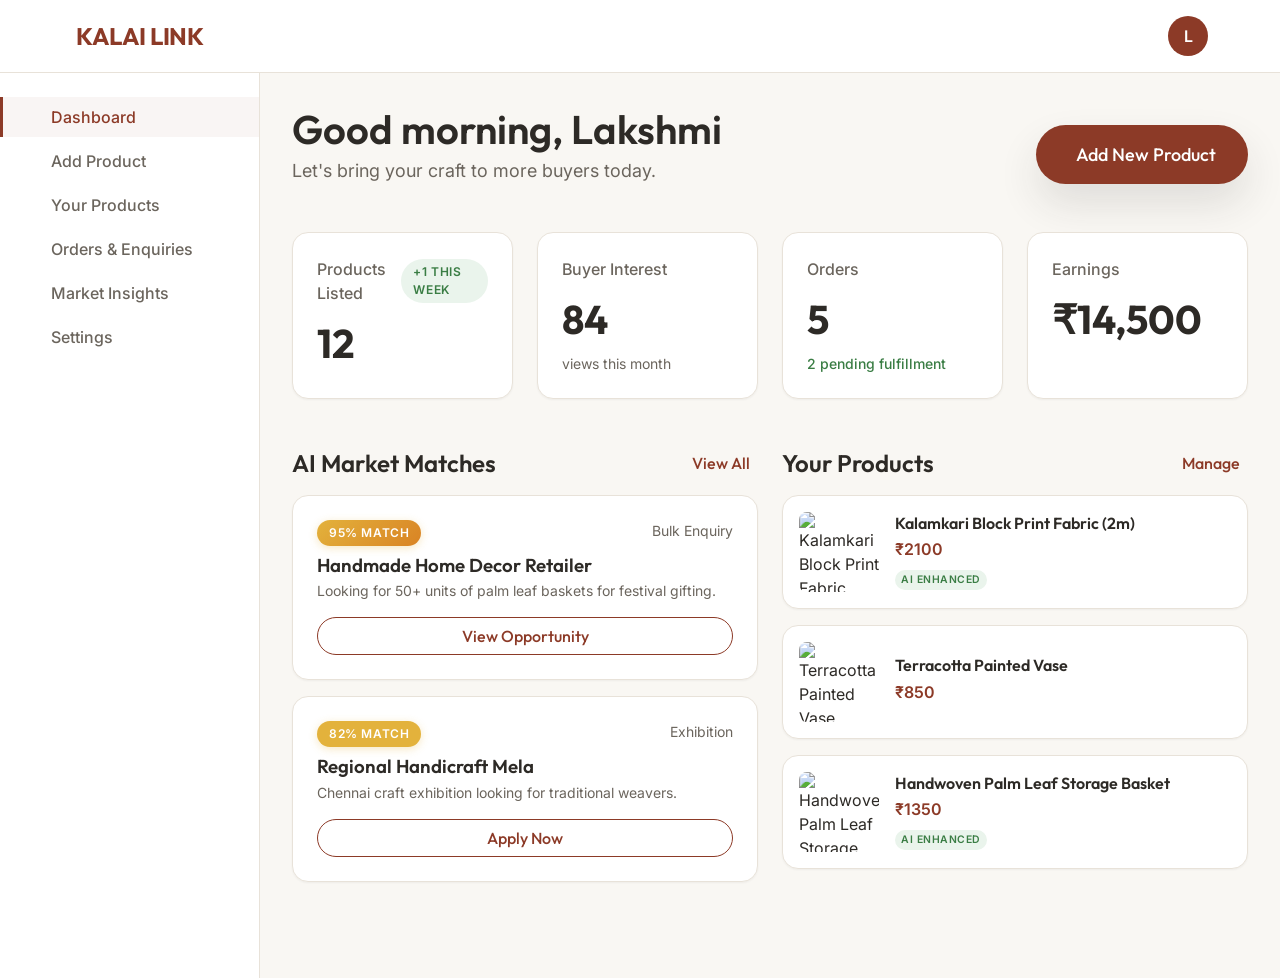
==== artisan-dashboard.html @ ba61b5c3 "First Version" ====
<!DOCTYPE html>
<html lang="en">
<head>
    <meta charset="UTF-8">
    <meta name="viewport" content="width=device-width, initial-scale=1.0">
    <title>Dashboard | KALAI LINK</title>
    
    <!-- CSS -->
    <link rel="stylesheet" href="css/variables.css">
    <link rel="stylesheet" href="css/base.css">
    <link rel="stylesheet" href="css/components.css">
    <link rel="stylesheet" href="css/layout.css">
    <link rel="stylesheet" href="css/animations.css">
    <link rel="stylesheet" href="css/pages.css">
    
    <!-- Icons -->
    <script src="https://unpkg.com/lucide@latest"></script>
</head>
<body class="page-transition">

    <!-- Header -->
    <header class="header">
        <div class="container header-container">
            <a href="index.html" class="logo">
                <i data-lucide="flower-2" class="logo-icon"></i>
                KALAI LINK
            </a>
            
            <div style="display: flex; align-items: center; gap: var(--spacing-md);">
                <div class="badge badge-neutral hidden md-flex" style="display: flex; align-items: center; gap: 4px;">
                    <i data-lucide="globe" style="width: 14px; height: 14px;"></i>
                    English / தமிழ்
                </div>
                <button class="btn-icon">
                    <i data-lucide="bell"></i>
                </button>
                <div style="width: 40px; height: 40px; border-radius: 50%; background-color: var(--color-primary); color: white; display: flex; align-items: center; justify-content: center; font-weight: 600;">
                    <span id="headerInitial">L</span>
                </div>
            </div>
        </div>
    </header>

    <div class="dashboard-layout">
        <!-- Sidebar for Desktop -->
        <aside class="sidebar">
            <nav class="sidebar-nav">
                <a href="artisan-dashboard.html" class="sidebar-item active">
                    <i data-lucide="layout-dashboard"></i>
                    Dashboard
                </a>
                <a href="add-product.html" class="sidebar-item">
                    <i data-lucide="plus-circle"></i>
                    Add Product
                </a>
                <a href="#" class="sidebar-item">
                    <i data-lucide="package"></i>
                    Your Products
                </a>
                <a href="#" class="sidebar-item">
                    <i data-lucide="shopping-bag"></i>
                    Orders & Enquiries
                </a>
                <a href="#" class="sidebar-item">
                    <i data-lucide="bar-chart-2"></i>
                    Market Insights
                </a>
                <a href="#" class="sidebar-item">
                    <i data-lucide="settings"></i>
                    Settings
                </a>
            </nav>
        </aside>

        <!-- Main Content -->
        <main class="main-content container">
            <div class="animate-slide-up">
                <!-- Welcome Section -->
                <div style="display: flex; flex-wrap: wrap; justify-content: space-between; align-items: flex-end; margin-bottom: var(--spacing-2xl); gap: var(--spacing-md);">
                    <div>
                        <h1 style="font-size: 2.5rem; margin-bottom: var(--spacing-xs);">Good morning, <span id="artisanNameDisplay">Lakshmi</span></h1>
                        <p class="text-muted" style="font-size: 1.125rem;">Let's bring your craft to more buyers today.</p>
                    </div>
                    <div>
                        <a href="add-product.html" class="btn btn-primary btn-lg" style="box-shadow: var(--shadow-floating);">
                            <i data-lucide="plus"></i>
                            Add New Product
                        </a>
                    </div>
                </div>

                <!-- Dashboard Metrics -->
                <div class="grid-4 delay-100 animate-slide-up" style="margin-bottom: var(--spacing-2xl);">
                    <div class="card">
                        <div class="card-body">
                            <div style="display: flex; justify-content: space-between; align-items: center; margin-bottom: var(--spacing-sm);">
                                <div class="text-muted" style="font-weight: 500;">Products Listed</div>
                                <div class="badge badge-success">+1 this week</div>
                            </div>
                            <div style="font-size: 2.5rem; font-weight: 700; font-family: var(--font-heading);">12</div>
                        </div>
                    </div>
                    
                    <div class="card">
                        <div class="card-body">
                            <div style="display: flex; justify-content: space-between; align-items: center; margin-bottom: var(--spacing-sm);">
                                <div class="text-muted" style="font-weight: 500;">Buyer Interest</div>
                                <i data-lucide="eye" style="color: var(--color-primary);"></i>
                            </div>
                            <div style="font-size: 2.5rem; font-weight: 700; font-family: var(--font-heading);">84</div>
                            <div style="font-size: 0.875rem; color: var(--color-text-muted); margin-top: 4px;">views this month</div>
                        </div>
                    </div>

                    <div class="card">
                        <div class="card-body">
                            <div style="display: flex; justify-content: space-between; align-items: center; margin-bottom: var(--spacing-sm);">
                                <div class="text-muted" style="font-weight: 500;">Orders</div>
                                <i data-lucide="shopping-cart" style="color: var(--color-primary);"></i>
                            </div>
                            <div style="font-size: 2.5rem; font-weight: 700; font-family: var(--font-heading);">5</div>
                            <div style="font-size: 0.875rem; color: var(--color-success); font-weight: 500; margin-top: 4px;">2 pending fulfillment</div>
                        </div>
                    </div>

                    <div class="card">
                        <div class="card-body">
                            <div style="display: flex; justify-content: space-between; align-items: center; margin-bottom: var(--spacing-sm);">
                                <div class="text-muted" style="font-weight: 500;">Earnings</div>
                                <i data-lucide="indian-rupee" style="color: var(--color-success);"></i>
                            </div>
                            <div style="font-size: 2.5rem; font-weight: 700; font-family: var(--font-heading);">₹14,500</div>
                        </div>
                    </div>
                </div>

                <!-- AI Market Opportunities & Recent Products -->
                <div class="grid-2 delay-200 animate-slide-up">
                    
                    <!-- Market Opportunities -->
                    <div>
                        <div style="display: flex; justify-content: space-between; align-items: center; margin-bottom: var(--spacing-md);">
                            <h2 style="font-size: 1.5rem;">AI Market Matches</h2>
                            <a href="#" class="btn btn-text">View All</a>
                        </div>
                        
                        <div class="card mb-4" style="margin-bottom: var(--spacing-md);">
                            <div class="card-body">
                                <div style="display: flex; justify-content: space-between; align-items: flex-start; margin-bottom: var(--spacing-sm);">
                                    <div class="badge badge-ai">95% Match</div>
                                    <span class="text-muted" style="font-size: 0.875rem;">Bulk Enquiry</span>
                                </div>
                                <h3 style="margin-bottom: var(--spacing-xs);">Handmade Home Decor Retailer</h3>
                                <p class="text-muted" style="font-size: 0.875rem; margin-bottom: var(--spacing-md);">Looking for 50+ units of palm leaf baskets for festival gifting.</p>
                                <button class="btn btn-outline" style="width: 100%;">View Opportunity</button>
                            </div>
                        </div>

                        <div class="card">
                            <div class="card-body">
                                <div style="display: flex; justify-content: space-between; align-items: flex-start; margin-bottom: var(--spacing-sm);">
                                    <div class="badge badge-ai" style="background: var(--color-secondary);">82% Match</div>
                                    <span class="text-muted" style="font-size: 0.875rem;">Exhibition</span>
                                </div>
                                <h3 style="margin-bottom: var(--spacing-xs);">Regional Handicraft Mela</h3>
                                <p class="text-muted" style="font-size: 0.875rem; margin-bottom: var(--spacing-md);">Chennai craft exhibition looking for traditional weavers.</p>
                                <button class="btn btn-outline" style="width: 100%;">Apply Now</button>
                            </div>
                        </div>
                    </div>

                    <!-- Recent Products -->
                    <div>
                        <div style="display: flex; justify-content: space-between; align-items: center; margin-bottom: var(--spacing-md);">
                            <h2 style="font-size: 1.5rem;">Your Products</h2>
                            <a href="#" class="btn btn-text">Manage</a>
                        </div>
                        
                        <div id="dashboardProductList" style="display: flex; flex-direction: column; gap: var(--spacing-md);">
                            <!-- Populated by JS -->
                        </div>
                    </div>
                </div>

            </div>
        </main>
    </div>

    <!-- Bottom Navigation for Mobile -->
    <nav class="bottom-nav">
        <a href="artisan-dashboard.html" class="bottom-nav-item active">
            <i data-lucide="layout-dashboard" class="bottom-nav-icon"></i>
            <span>Home</span>
        </a>
        <a href="#" class="bottom-nav-item">
            <i data-lucide="package" class="bottom-nav-icon"></i>
            <span>Products</span>
        </a>
        <a href="add-product.html" class="bottom-nav-item">
            <div style="background-color: var(--color-primary); color: white; padding: 12px; border-radius: 50%; transform: translateY(-20px); box-shadow: 0 4px 10px rgba(140, 58, 39, 0.4);">
                <i data-lucide="plus" class="bottom-nav-icon"></i>
            </div>
            <span style="transform: translateY(-10px);">Add</span>
        </a>
        <a href="#" class="bottom-nav-item">
            <i data-lucide="shopping-bag" class="bottom-nav-icon"></i>
            <span>Orders</span>
        </a>
        <a href="#" class="bottom-nav-item">
            <i data-lucide="user" class="bottom-nav-icon"></i>
            <span>Profile</span>
        </a>
    </nav>

    <!-- JS -->
    <script src="js/app.js"></script>
    <script src="js/navigation.js"></script>
    <script src="js/dashboard.js"></script>
</body>
</html>
---- css/variables.css ----
:root {
  /* Colors - Earthy, Warm, Premium */
  --color-primary: #8C3A27;      /* Terracotta / Rust */
  --color-primary-hover: #A64630;
  --color-secondary: #E3B23C;    /* Mustard / Gold */
  --color-accent: #2E5C55;       /* Deep Forest Green */
  
  --color-background: #F9F7F3;   /* Warm off-white */
  --color-surface: #FFFFFF;      /* Pure white for cards */
  --color-surface-hover: #F2EFEB;
  
  --color-text-main: #2D2A26;    /* Soft black */
  --color-text-muted: #6B655D;   /* Dark warm gray */
  --color-text-light: #9B948B;
  --color-text-inverse: #FFFFFF;

  --color-border: #E8E2D9;
  --color-border-light: #F2EFEB;
  
  --color-success: #3A7D44;
  --color-success-bg: #EAF4EC;
  --color-warning: #D98324;
  --color-warning-bg: #FDF3E7;
  --color-error: #D34343;
  --color-error-bg: #FBEAEA;

  /* Typography */
  --font-heading: 'Outfit', sans-serif;
  --font-body: 'Inter', sans-serif;

  /* Spacing */
  --spacing-xs: 0.25rem;  /* 4px */
  --spacing-sm: 0.5rem;   /* 8px */
  --spacing-md: 1rem;     /* 16px */
  --spacing-lg: 1.5rem;   /* 24px */
  --spacing-xl: 2rem;     /* 32px */
  --spacing-2xl: 3rem;    /* 48px */
  --spacing-3xl: 4rem;    /* 64px */
  --spacing-4xl: 6rem;    /* 96px */

  /* Shadows - Soft and elegant */
  --shadow-sm: 0 1px 2px rgba(45, 42, 38, 0.05);
  --shadow-md: 0 4px 12px rgba(45, 42, 38, 0.05), 0 2px 4px rgba(45, 42, 38, 0.03);
  --shadow-lg: 0 12px 24px rgba(45, 42, 38, 0.08), 0 4px 8px rgba(45, 42, 38, 0.04);
  --shadow-floating: 0 20px 40px rgba(45, 42, 38, 0.12);

  /* Border Radius */
  --radius-sm: 4px;
  --radius-md: 8px;
  --radius-lg: 16px;
  --radius-xl: 24px;
  --radius-full: 9999px;

  /* Transitions */
  --transition-fast: 0.15s ease-in-out;
  --transition-normal: 0.3s ease-in-out;
  --transition-slow: 0.5s cubic-bezier(0.4, 0, 0.2, 1);
}
---- css/base.css ----
/* Import Fonts */
@import url('https://fonts.googleapis.com/css2?family=Inter:wght@400;500;600&family=Outfit:wght@400;500;600;700&display=swap');

/* CSS Reset */
*, *::before, *::after {
  box-sizing: border-box;
  margin: 0;
  padding: 0;
}

html {
  font-size: 16px;
  scroll-behavior: smooth;
  -webkit-font-smoothing: antialiased;
  -moz-osx-font-smoothing: grayscale;
}

body {
  font-family: var(--font-body);
  background-color: var(--color-background);
  color: var(--color-text-main);
  line-height: 1.5;
  min-height: 100vh;
  display: flex;
  flex-direction: column;
}

h1, h2, h3, h4, h5, h6 {
  font-family: var(--font-heading);
  font-weight: 600;
  line-height: 1.2;
  color: var(--color-text-main);
}

a {
  color: inherit;
  text-decoration: none;
  transition: color var(--transition-fast);
}

img, picture, video, canvas, svg {
  display: block;
  max-width: 100%;
  height: auto;
}

button, input, select, textarea {
  font-family: inherit;
  font-size: 1rem;
  border: none;
  background: none;
}

button {
  cursor: pointer;
}

ul, ol {
  list-style: none;
}

/* Utilities */
.text-center { text-align: center; }
.text-muted { color: var(--color-text-muted); }
.text-primary { color: var(--color-primary); }
.font-medium { font-weight: 500; }
.font-semibold { font-weight: 600; }

.hidden { display: none !important; }

/* SR Only class for accessibility */
.sr-only {
  position: absolute;
  width: 1px;
  height: 1px;
  padding: 0;
  margin: -1px;
  overflow: hidden;
  clip: rect(0, 0, 0, 0);
  white-space: nowrap;
  border-width: 0;
}

/* Fade in animation for page loads */
@keyframes fadeIn {
  from { opacity: 0; transform: translateY(10px); }
  to { opacity: 1; transform: translateY(0); }
}

.page-transition {
  animation: fadeIn var(--transition-normal) forwards;
}
---- css/components.css ----
/* Buttons */
.btn {
  display: inline-flex;
  align-items: center;
  justify-content: center;
  gap: var(--spacing-sm);
  padding: var(--spacing-sm) var(--spacing-lg);
  border-radius: var(--radius-full);
  font-family: var(--font-heading);
  font-weight: 500;
  font-size: 1rem;
  transition: all var(--transition-fast);
  cursor: pointer;
  text-decoration: none;
}

.btn:disabled {
  opacity: 0.6;
  cursor: not-allowed;
}

.btn-primary {
  background-color: var(--color-primary);
  color: var(--color-text-inverse);
  box-shadow: var(--shadow-md);
}

.btn-primary:hover:not(:disabled) {
  background-color: var(--color-primary-hover);
  transform: translateY(-2px);
  box-shadow: var(--shadow-lg);
}

.btn-primary:active:not(:disabled) {
  transform: translateY(0);
}

.btn-secondary {
  background-color: var(--color-surface);
  color: var(--color-text-main);
  border: 1px solid var(--color-border);
}

.btn-secondary:hover:not(:disabled) {
  border-color: var(--color-text-main);
  background-color: var(--color-surface-hover);
}

.btn-outline {
  background-color: transparent;
  color: var(--color-primary);
  border: 1px solid var(--color-primary);
}

.btn-outline:hover:not(:disabled) {
  background-color: var(--color-primary);
  color: var(--color-text-inverse);
}

.btn-text {
  padding: var(--spacing-xs) var(--spacing-sm);
  color: var(--color-primary);
}

.btn-text:hover:not(:disabled) {
  background-color: rgba(140, 58, 39, 0.05); /* Primary with opacity */
  border-radius: var(--radius-md);
}

.btn-lg {
  padding: var(--spacing-md) var(--spacing-xl);
  font-size: 1.125rem;
}

.btn-icon {
  width: 40px;
  height: 40px;
  padding: 0;
  border-radius: var(--radius-full);
  display: flex;
  align-items: center;
  justify-content: center;
}

/* Voice Button - Special Treatment */
.btn-voice {
  background-color: var(--color-accent);
  color: white;
  border-radius: var(--radius-full);
  box-shadow: 0 4px 15px rgba(46, 92, 85, 0.3);
  padding: var(--spacing-sm) var(--spacing-lg);
  font-weight: 500;
  display: inline-flex;
  align-items: center;
  gap: var(--spacing-sm);
  transition: all var(--transition-normal);
}

.btn-voice:hover {
  transform: scale(1.05);
  box-shadow: 0 6px 20px rgba(46, 92, 85, 0.4);
}

.btn-voice.recording {
  background-color: var(--color-error);
  animation: pulse 2s infinite;
}

@keyframes pulse {
  0% { box-shadow: 0 0 0 0 rgba(211, 67, 67, 0.4); }
  70% { box-shadow: 0 0 0 15px rgba(211, 67, 67, 0); }
  100% { box-shadow: 0 0 0 0 rgba(211, 67, 67, 0); }
}

/* Cards */
.card {
  background-color: var(--color-surface);
  border-radius: var(--radius-lg);
  box-shadow: var(--shadow-sm);
  border: 1px solid var(--color-border);
  overflow: hidden;
  transition: all var(--transition-normal);
}

.card-hover:hover {
  transform: translateY(-4px);
  box-shadow: var(--shadow-lg);
}

.card-body {
  padding: var(--spacing-lg);
}

/* Inputs & Forms */
.form-group {
  margin-bottom: var(--spacing-lg);
  display: flex;
  flex-direction: column;
  gap: var(--spacing-xs);
}

.form-label {
  font-weight: 500;
  color: var(--color-text-main);
  font-size: 0.875rem;
}

.form-control {
  width: 100%;
  padding: var(--spacing-sm) var(--spacing-md);
  border: 1px solid var(--color-border);
  border-radius: var(--radius-md);
  background-color: var(--color-surface);
  color: var(--color-text-main);
  transition: border-color var(--transition-fast), box-shadow var(--transition-fast);
}

.form-control:focus {
  outline: none;
  border-color: var(--color-primary);
  box-shadow: 0 0 0 3px rgba(140, 58, 39, 0.1);
}

.form-control::placeholder {
  color: var(--color-text-light);
}

textarea.form-control {
  resize: vertical;
  min-height: 100px;
}

/* Badges */
.badge {
  display: inline-flex;
  align-items: center;
  padding: 0.25rem 0.75rem;
  border-radius: var(--radius-full);
  font-size: 0.75rem;
  font-weight: 600;
  text-transform: uppercase;
  letter-spacing: 0.05em;
}

.badge-ai {
  background: linear-gradient(135deg, var(--color-secondary), #D98324);
  color: white;
  box-shadow: 0 2px 8px rgba(227, 178, 60, 0.3);
}

.badge-success {
  background-color: var(--color-success-bg);
  color: var(--color-success);
}

.badge-neutral {
  background-color: var(--color-surface-hover);
  color: var(--color-text-muted);
}

/* Loading Spinner */
.spinner {
  width: 24px;
  height: 24px;
  border: 3px solid rgba(140, 58, 39, 0.2);
  border-top-color: var(--color-primary);
  border-radius: 50%;
  animation: spin 1s linear infinite;
}

@keyframes spin {
  to { transform: rotate(360deg); }
}

/* Modal */
.modal-overlay {
  position: fixed;
  top: 0;
  left: 0;
  right: 0;
  bottom: 0;
  background-color: rgba(45, 42, 38, 0.6);
  backdrop-filter: blur(4px);
  display: flex;
  align-items: center;
  justify-content: center;
  z-index: 1000;
  opacity: 0;
  pointer-events: none;
  transition: opacity var(--transition-normal);
}

.modal-overlay.active {
  opacity: 1;
  pointer-events: auto;
}

.modal {
  background-color: var(--color-surface);
  border-radius: var(--radius-xl);
  width: 90%;
  max-width: 500px;
  max-height: 90vh;
  overflow-y: auto;
  box-shadow: var(--shadow-floating);
  transform: scale(0.95) translateY(20px);
  transition: all var(--transition-normal);
  display: flex;
  flex-direction: column;
}

.modal-overlay.active .modal {
  transform: scale(1) translateY(0);
}

.modal-header {
  padding: var(--spacing-lg);
  border-bottom: 1px solid var(--color-border);
  display: flex;
  justify-content: space-between;
  align-items: center;
}

.modal-body {
  padding: var(--spacing-lg);
}

.modal-footer {
  padding: var(--spacing-lg);
  border-top: 1px solid var(--color-border);
  display: flex;
  justify-content: flex-end;
  gap: var(--spacing-sm);
}

/* Toast */
.toast-container {
  position: fixed;
  bottom: var(--spacing-lg);
  right: var(--spacing-lg);
  z-index: 1100;
  display: flex;
  flex-direction: column;
  gap: var(--spacing-sm);
}

.toast {
  background-color: var(--color-surface);
  color: var(--color-text-main);
  padding: var(--spacing-md) var(--spacing-lg);
  border-radius: var(--radius-md);
  box-shadow: var(--shadow-floating);
  border-left: 4px solid var(--color-primary);
  display: flex;
  align-items: center;
  gap: var(--spacing-sm);
  transform: translateX(120%);
  transition: transform var(--transition-normal);
}

.toast.show {
  transform: translateX(0);
}

.toast.success { border-left-color: var(--color-success); }
.toast.error { border-left-color: var(--color-error); }
---- css/layout.css ----
/* Main Layout Container */
.container {
  width: 100%;
  max-width: 1200px;
  margin: 0 auto;
  padding: 0 var(--spacing-md);
}

@media (min-width: 768px) {
  .container {
    padding: 0 var(--spacing-xl);
  }
}

/* Header */
.header {
  background-color: var(--color-surface);
  border-bottom: 1px solid var(--color-border);
  position: sticky;
  top: 0;
  z-index: 100;
}

.header-container {
  display: flex;
  align-items: center;
  justify-content: space-between;
  height: 72px;
}

.logo {
  font-family: var(--font-heading);
  font-size: 1.5rem;
  font-weight: 700;
  color: var(--color-primary);
  letter-spacing: -0.02em;
  display: flex;
  align-items: center;
  gap: var(--spacing-xs);
}

.logo-icon {
  color: var(--color-secondary);
}

.nav-links {
  display: none;
}

@media (min-width: 768px) {
  .nav-links {
    display: flex;
    gap: var(--spacing-lg);
    align-items: center;
  }
}

.nav-item {
  color: var(--color-text-muted);
  font-weight: 500;
}

.nav-item:hover, .nav-item.active {
  color: var(--color-primary);
}

/* Mobile Menu Toggle */
.mobile-toggle {
  display: flex;
  flex-direction: column;
  gap: 5px;
  background: none;
  border: none;
  padding: var(--spacing-xs);
  cursor: pointer;
}

@media (min-width: 768px) {
  .mobile-toggle {
    display: none;
  }
}

.mobile-toggle span {
  display: block;
  width: 24px;
  height: 2px;
  background-color: var(--color-text-main);
  transition: var(--transition-fast);
}

/* Dashboard Layout */
.dashboard-layout {
  display: flex;
  flex-direction: column;
  min-height: calc(100vh - 72px);
}

@media (min-width: 1024px) {
  .dashboard-layout {
    flex-direction: row;
  }
}

.sidebar {
  background-color: var(--color-surface);
  border-right: 1px solid var(--color-border);
  width: 100%;
  display: none;
}

@media (min-width: 1024px) {
  .sidebar {
    display: block;
    width: 260px;
    flex-shrink: 0;
    min-height: calc(100vh - 72px);
    position: sticky;
    top: 72px;
  }
}

.sidebar-nav {
  padding: var(--spacing-lg) 0;
  display: flex;
  flex-direction: column;
  gap: var(--spacing-xs);
}

.sidebar-item {
  display: flex;
  align-items: center;
  gap: var(--spacing-md);
  padding: var(--spacing-sm) var(--spacing-xl);
  color: var(--color-text-muted);
  font-weight: 500;
  border-left: 3px solid transparent;
}

.sidebar-item:hover {
  background-color: var(--color-surface-hover);
  color: var(--color-text-main);
}

.sidebar-item.active {
  color: var(--color-primary);
  border-left-color: var(--color-primary);
  background-color: rgba(140, 58, 39, 0.05);
}

.main-content {
  flex-grow: 1;
  padding: var(--spacing-lg) 0;
}

@media (min-width: 768px) {
  .main-content {
    padding: var(--spacing-xl) var(--spacing-xl) var(--spacing-4xl);
  }
}

/* Bottom Navigation (Mobile) */
.bottom-nav {
  position: fixed;
  bottom: 0;
  left: 0;
  right: 0;
  background-color: var(--color-surface);
  border-top: 1px solid var(--color-border);
  display: flex;
  justify-content: space-around;
  padding: var(--spacing-sm) 0 calc(var(--spacing-sm) + env(safe-area-inset-bottom));
  z-index: 100;
}

@media (min-width: 1024px) {
  .bottom-nav {
    display: none;
  }
}

.bottom-nav-item {
  display: flex;
  flex-direction: column;
  align-items: center;
  gap: 4px;
  color: var(--color-text-muted);
  font-size: 0.75rem;
  padding: var(--spacing-xs) var(--spacing-sm);
}

.bottom-nav-item.active {
  color: var(--color-primary);
}

.bottom-nav-icon {
  width: 24px;
  height: 24px;
}

/* Grid Layouts */
.grid-2 {
  display: grid;
  grid-template-columns: 1fr;
  gap: var(--spacing-lg);
}

@media (min-width: 768px) {
  .grid-2 {
    grid-template-columns: repeat(2, 1fr);
  }
}

.grid-3 {
  display: grid;
  grid-template-columns: 1fr;
  gap: var(--spacing-lg);
}

@media (min-width: 768px) {
  .grid-3 {
    grid-template-columns: repeat(2, 1fr);
  }
}

@media (min-width: 1024px) {
  .grid-3 {
    grid-template-columns: repeat(3, 1fr);
  }
}

.grid-4 {
  display: grid;
  grid-template-columns: 1fr;
  gap: var(--spacing-lg);
}

@media (min-width: 640px) {
  .grid-4 {
    grid-template-columns: repeat(2, 1fr);
  }
}

@media (min-width: 1024px) {
  .grid-4 {
    grid-template-columns: repeat(4, 1fr);
  }
}

/* Footer */
.footer {
  background-color: var(--color-surface);
  border-top: 1px solid var(--color-border);
  padding: var(--spacing-2xl) 0;
  margin-top: auto;
}
---- css/animations.css ----
/* Global Animations */
@keyframes slideUpFade {
  from {
    opacity: 0;
    transform: translateY(30px);
  }
  to {
    opacity: 1;
    transform: translateY(0);
  }
}

@keyframes slideRightFade {
  from {
    opacity: 0;
    transform: translateX(-30px);
  }
  to {
    opacity: 1;
    transform: translateX(0);
  }
}

@keyframes float {
  0% { transform: translateY(0px); }
  50% { transform: translateY(-10px); }
  100% { transform: translateY(0px); }
}

.animate-slide-up {
  animation: slideUpFade 0.6s cubic-bezier(0.16, 1, 0.3, 1) forwards;
  opacity: 0;
}

.animate-slide-right {
  animation: slideRightFade 0.6s cubic-bezier(0.16, 1, 0.3, 1) forwards;
  opacity: 0;
}

/* Stagger delays */
.delay-100 { animation-delay: 100ms; }
.delay-200 { animation-delay: 200ms; }
.delay-300 { animation-delay: 300ms; }
.delay-400 { animation-delay: 400ms; }
.delay-500 { animation-delay: 500ms; }

.float-animation {
  animation: float 6s ease-in-out infinite;
}

/* Skeleton Loading Animation */
@keyframes shimmer {
  0% { background-position: -1000px 0; }
  100% { background-position: 1000px 0; }
}

.skeleton {
  background: #f6f7f8;
  background-image: linear-gradient(
    to right,
    #f6f7f8 0%,
    #edeef1 20%,
    #f6f7f8 40%,
    #f6f7f8 100%
  );
  background-repeat: no-repeat;
  background-size: 1000px 100%;
  animation-duration: 1.5s;
  animation-fill-mode: forwards;
  animation-iteration-count: infinite;
  animation-name: shimmer;
  animation-timing-function: linear;
  border-radius: var(--radius-sm);
}

.skeleton-text {
  height: 1rem;
  margin-bottom: 0.5rem;
}
---- css/pages.css ----
/* Landing Page Specifics */
.hero-section {
  padding: var(--spacing-4xl) 0;
  min-height: calc(100vh - 72px);
  display: flex;
  align-items: center;
  position: relative;
  overflow: hidden;
}

.hero-bg-texture {
  position: absolute;
  top: 0;
  left: 0;
  right: 0;
  bottom: 0;
  background-image: url('data:image/svg+xml;utf8,<svg xmlns="http://www.w3.org/2000/svg" width="100" height="100" viewBox="0 0 100 100"><rect fill="%23f9f7f3" width="100" height="100"/><path d="M0 0l50 50L100 0v100L50 50 0 100V0z" fill="none" stroke="%23e8e2d9" stroke-width="0.5" opacity="0.5"/></svg>');
  background-size: 40px 40px;
  z-index: -1;
  opacity: 0.6;
}

.hero-content {
  max-width: 600px;
}

.hero-title {
  font-size: 3rem;
  font-weight: 700;
  color: var(--color-primary);
  margin-bottom: var(--spacing-sm);
  line-height: 1.1;
  letter-spacing: -0.02em;
}

@media (min-width: 768px) {
  .hero-title { font-size: 4.5rem; }
}

.hero-subtitle {
  font-size: 1.25rem;
  color: var(--color-text-muted);
  margin-bottom: var(--spacing-xl);
  max-width: 500px;
  line-height: 1.6;
}

.hero-actions {
  display: flex;
  flex-wrap: wrap;
  gap: var(--spacing-md);
  margin-bottom: var(--spacing-xl);
}

.hero-image-wrapper {
  position: relative;
  border-radius: var(--radius-xl);
  overflow: hidden;
  box-shadow: var(--shadow-floating);
  height: 400px;
  margin-top: var(--spacing-xl);
}

@media (min-width: 1024px) {
  .hero-image-wrapper {
    height: 600px;
    margin-top: 0;
  }
}

.hero-image {
  width: 100%;
  height: 100%;
  object-fit: cover;
}

.hero-badge {
  position: absolute;
  bottom: var(--spacing-lg);
  left: var(--spacing-lg);
  background: rgba(255, 255, 255, 0.9);
  backdrop-filter: blur(10px);
  padding: var(--spacing-md);
  border-radius: var(--radius-lg);
  box-shadow: var(--shadow-md);
  display: flex;
  align-items: center;
  gap: var(--spacing-sm);
}

/* Onboarding Flow */
.onboarding-container {
  max-width: 600px;
  margin: var(--spacing-4xl) auto;
  padding: var(--spacing-xl);
}

.step-indicator {
  display: flex;
  gap: var(--spacing-xs);
  margin-bottom: var(--spacing-xl);
}

.step-dot {
  flex: 1;
  height: 6px;
  border-radius: var(--radius-full);
  background-color: var(--color-border);
  transition: background-color var(--transition-normal);
}

.step-dot.active {
  background-color: var(--color-primary);
}

.onboarding-title {
  font-size: 2rem;
  margin-bottom: var(--spacing-sm);
}

.onboarding-subtitle {
  color: var(--color-text-muted);
  margin-bottom: var(--spacing-xl);
}

.voice-entry-card {
  background-color: var(--color-surface);
  border: 2px dashed var(--color-primary);
  border-radius: var(--radius-lg);
  padding: var(--spacing-xl);
  text-align: center;
  margin-bottom: var(--spacing-xl);
  cursor: pointer;
  transition: all var(--transition-fast);
}

.voice-entry-card:hover {
  background-color: rgba(140, 58, 39, 0.02);
  transform: translateY(-2px);
}

/* Feature Sections */
.feature-section {
  padding: var(--spacing-4xl) 0;
  background-color: var(--color-surface);
}

.feature-section:nth-child(even) {
  background-color: var(--color-background);
}

.feature-grid {
  display: grid;
  gap: var(--spacing-2xl);
  align-items: center;
}

@media (min-width: 1024px) {
  .feature-grid { grid-template-columns: 1fr 1fr; }
  .feature-grid.reverse .feature-content { order: 2; }
  .feature-grid.reverse .feature-visual { order: 1; }
}

.feature-icon {
  width: 48px;
  height: 48px;
  background-color: rgba(140, 58, 39, 0.1);
  color: var(--color-primary);
  border-radius: var(--radius-md);
  display: flex;
  align-items: center;
  justify-content: center;
  margin-bottom: var(--spacing-md);
}
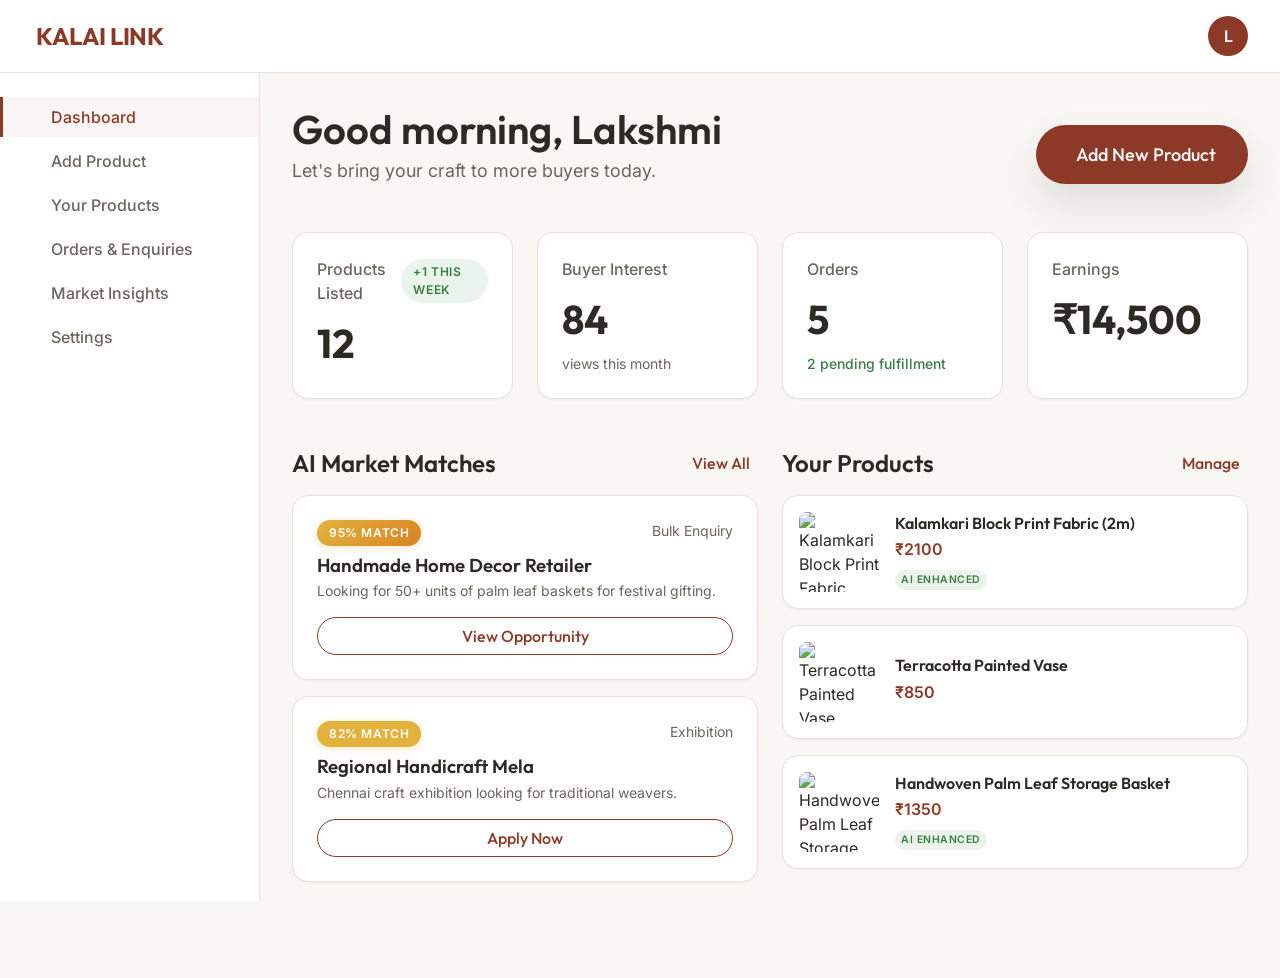
==== commit 05c43ae0: "Second Version" ====
--- a/artisan-dashboard.html
+++ b/artisan-dashboard.html
@@ -53,19 +53,19 @@
                     <i data-lucide="plus-circle"></i>
                     Add Product
                 </a>
-                <a href="#" class="sidebar-item">
+                <a href="your-products.html" class="sidebar-item">
                     <i data-lucide="package"></i>
                     Your Products
                 </a>
-                <a href="#" class="sidebar-item">
+                <a href="orders.html" class="sidebar-item">
                     <i data-lucide="shopping-bag"></i>
                     Orders & Enquiries
                 </a>
-                <a href="#" class="sidebar-item">
+                <a href="market-insights.html" class="sidebar-item">
                     <i data-lucide="bar-chart-2"></i>
                     Market Insights
                 </a>
-                <a href="#" class="sidebar-item">
+                <a href="settings.html" class="sidebar-item">
                     <i data-lucide="settings"></i>
                     Settings
                 </a>
@@ -141,7 +141,7 @@
                     <div>
                         <div style="display: flex; justify-content: space-between; align-items: center; margin-bottom: var(--spacing-md);">
                             <h2 style="font-size: 1.5rem;">AI Market Matches</h2>
-                            <a href="#" class="btn btn-text">View All</a>
+                            <a href="javascript:void(0)" onclick="App.showToast('Feature coming soon in the full platform release.')" class="btn btn-text">View All</a>
                         </div>
                         
                         <div class="card mb-4" style="margin-bottom: var(--spacing-md);">
@@ -173,7 +173,7 @@
                     <div>
                         <div style="display: flex; justify-content: space-between; align-items: center; margin-bottom: var(--spacing-md);">
                             <h2 style="font-size: 1.5rem;">Your Products</h2>
-                            <a href="#" class="btn btn-text">Manage</a>
+                            <a href="javascript:void(0)" onclick="App.showToast('Feature coming soon in the full platform release.')" class="btn btn-text">Manage</a>
                         </div>
                         
                         <div id="dashboardProductList" style="display: flex; flex-direction: column; gap: var(--spacing-md);">
@@ -192,7 +192,7 @@
             <i data-lucide="layout-dashboard" class="bottom-nav-icon"></i>
             <span>Home</span>
         </a>
-        <a href="#" class="bottom-nav-item">
+        <a href="your-products.html" class="bottom-nav-item">
             <i data-lucide="package" class="bottom-nav-icon"></i>
             <span>Products</span>
         </a>
@@ -202,11 +202,11 @@
             </div>
             <span style="transform: translateY(-10px);">Add</span>
         </a>
-        <a href="#" class="bottom-nav-item">
+        <a href="orders.html" class="bottom-nav-item">
             <i data-lucide="shopping-bag" class="bottom-nav-icon"></i>
             <span>Orders</span>
         </a>
-        <a href="#" class="bottom-nav-item">
+        <a href="settings.html" class="bottom-nav-item">
             <i data-lucide="user" class="bottom-nav-icon"></i>
             <span>Profile</span>
         </a>
--- a/css/components.css
+++ b/css/components.css
@@ -304,3 +304,24 @@
 
 .toast.success { border-left-color: var(--color-success); }
 .toast.error { border-left-color: var(--color-error); }
+
+.profile-dropdown {
+    display: none;
+    position: absolute;
+    top: 50px;
+    right: 0;
+    background: var(--color-surface);
+    border: 1px solid var(--color-border);
+    border-radius: var(--radius-md);
+    box-shadow: var(--shadow-lg);
+    min-width: 200px;
+    z-index: 100;
+    overflow: hidden;
+}
+.profile-dropdown.show {
+    display: block;
+}
+.profile-dropdown a:hover {
+    background-color: var(--color-surface-hover);
+}
+
--- a/css/layout.css
+++ b/css/layout.css
@@ -1,7 +1,6 @@
-/* Main Layout Container */
 .container {
   width: 100%;
-  max-width: 1200px;
+  max-width: 1400px;
   margin: 0 auto;
   padding: 0 var(--spacing-md);
 }
@@ -254,3 +253,11 @@
   padding: var(--spacing-2xl) 0;
   margin-top: auto;
 }
+
+.sidebar {
+    position: sticky;
+    top: 72px;
+    height: calc(100vh - 72px);
+    overflow-y: auto;
+}
+
